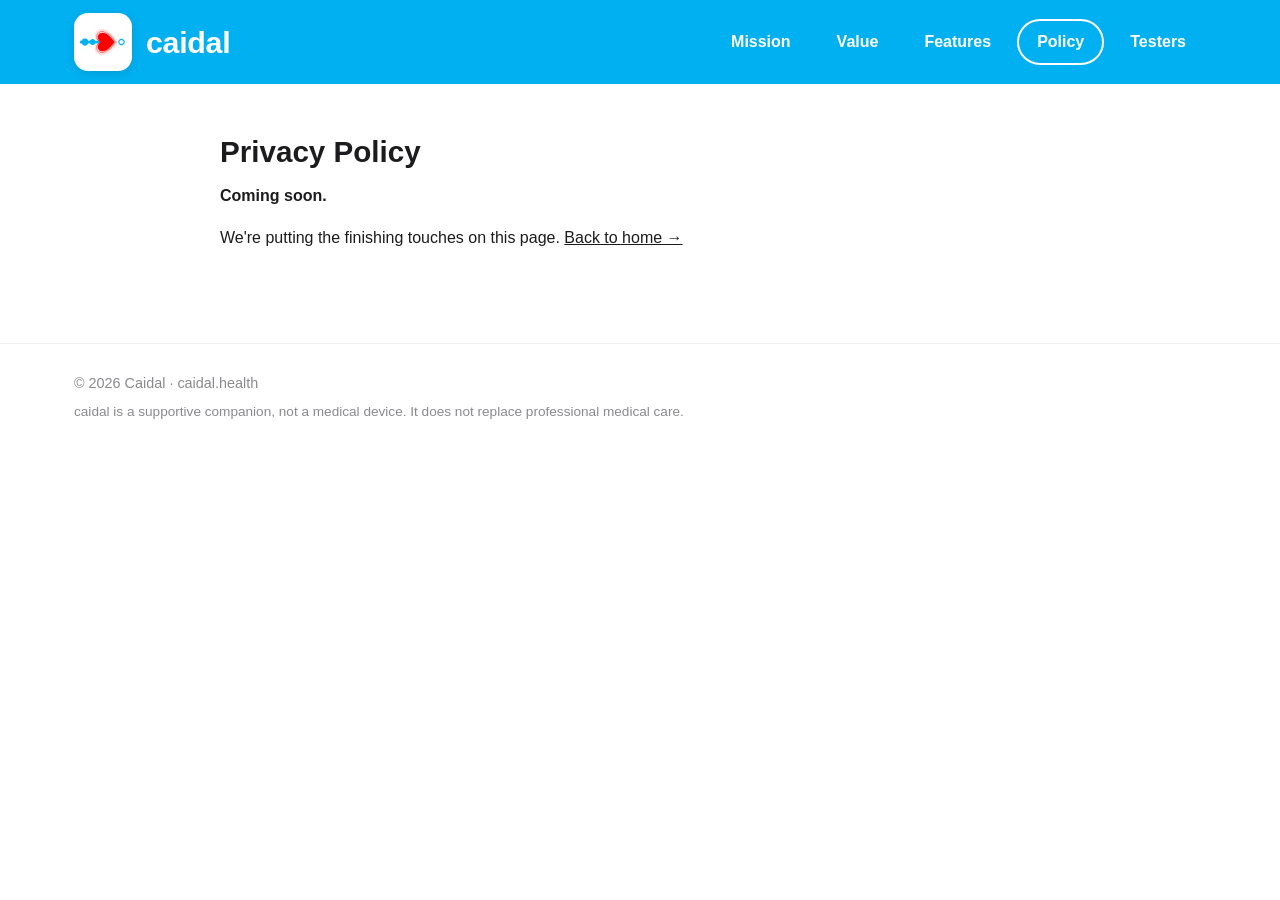
==== privacy.html @ e09fd80b "Scaffold the caidal marketing site (single page) Single scrollable landing page — Mission, Value, an" ====
<!DOCTYPE html>
<html lang="en">
<head>
  <meta charset="UTF-8">
  <meta name="viewport" content="width=device-width, initial-scale=1">
  <title>Privacy Policy — caidal</title>
  <link rel="icon" href="assets/favicon.png">
  <link rel="stylesheet" href="styles.css">
</head>
<body>
  <header class="site-header">
    <div class="header-inner">
      <a class="brand" href="index.html" aria-label="caidal home">
        <span class="logo-tile"><img src="assets/logo.png" alt="caidal"></span>
        <span class="wordmark">caidal</span>
      </a>
      <nav>
        <ul id="primary-nav">
          <li><a href="index.html#mission">Mission</a></li>
          <li><a href="index.html#value">Value</a></li>
          <li><a href="index.html#features">Features</a></li>
          <li><a href="privacy.html" class="active">Policy</a></li>
          <li><a href="testers.html">Testers</a></li>
        </ul>
      </nav>
    </div>
  </header>

  <main>
    <section class="section prose">
      <h2>Privacy Policy</h2>
      <p class="lead">Coming soon.</p>
      <p>We're putting the finishing touches on this page. <a href="index.html">Back to home →</a></p>
    </section>
  </main>

  <footer class="site-footer">
    <div class="footer-inner">
      <p>© 2026 Caidal · caidal.health</p>
      <p class="disclaimer">caidal is a supportive companion, not a medical device. It does not replace professional medical care.</p>
    </div>
  </footer>
</body>
</html>
---- styles.css ----
/* ─────────────── Design tokens ─────────────── */
:root {
  --accent: #00B0F0;          /* caidal blue (matches the app splash) */
  --accent-hover: rgba(255, 255, 255, .16);
  --ink: #1c1c1e;             /* near-black body text */
  --muted: #8a8a8e;           /* gray subheads / captions */
  --bg: #ffffff;
  --card-radius: 16px;
  --maxw: 1180px;             /* page container */
  --prose: 840px;             /* reading column for text sections */
  --header-h: 84px;
}

/* ─────────────── Base ─────────────── */
* { box-sizing: border-box; }

html { scroll-behavior: smooth; }

body {
  margin: 0;
  font-family: -apple-system, BlinkMacSystemFont, "Segoe UI", Roboto, Helvetica, Arial, sans-serif;
  color: var(--ink);
  background: var(--bg);
  line-height: 1.6;
  -webkit-font-smoothing: antialiased;
}

a { color: inherit; }
img { max-width: 100%; display: block; }

/* ─────────────── Header ─────────────── */
.site-header {
  position: sticky;
  top: 0;
  z-index: 100;
  background: var(--accent);
  color: #fff;
}

.header-inner {
  max-width: var(--maxw);
  margin: 0 auto;
  min-height: var(--header-h);
  display: flex;
  align-items: center;
  justify-content: space-between;
  gap: 16px;
  padding: 12px 24px;
}

.brand {
  display: flex;
  align-items: center;
  gap: 14px;
  text-decoration: none;
}

.logo-tile {
  width: 58px;
  height: 58px;
  flex: 0 0 auto;
  background: #fff;
  border-radius: 14px;
  display: flex;
  align-items: center;
  justify-content: center;
  overflow: hidden;
  box-shadow: 0 2px 8px rgba(0, 0, 0, .12);
}
.logo-tile img { width: 80%; height: 80%; object-fit: contain; }

.wordmark {
  font-size: 1.9rem;
  font-weight: 800;
  letter-spacing: -0.01em;
  color: #fff;
}

/* Nav */
nav ul {
  display: flex;
  align-items: center;
  gap: 6px;
  list-style: none;
  margin: 0;
  padding: 0;
}
nav a {
  display: inline-block;
  color: #fff;
  font-weight: 700;
  text-decoration: none;
  padding: 8px 18px;
  border-radius: 999px;
  border: 2px solid transparent;
  transition: background .15s ease, border-color .15s ease;
}
nav a:hover { background: var(--accent-hover); }
nav a.active { border-color: #fff; }

/* Hamburger (mobile only) */
.nav-toggle {
  display: none;
  flex-direction: column;
  gap: 5px;
  background: none;
  border: 0;
  cursor: pointer;
  padding: 8px;
}
.nav-toggle span {
  width: 26px;
  height: 3px;
  background: #fff;
  border-radius: 2px;
}

/* ─────────────── Layout helpers ─────────────── */
.prose {
  max-width: var(--prose);
  margin: 0 auto;
  padding-left: 24px;
  padding-right: 24px;
}

.section {
  padding: 44px 0;
  scroll-margin-top: calc(var(--header-h) + 8px);
}

h2 {
  font-size: 1.85rem;
  font-weight: 800;
  margin: 0 0 .5rem;
}
.lead {
  font-weight: 700;
  margin: 0 0 1rem;
}
p { margin: 0 0 1rem; }

/* ─────────────── Hero ─────────────── */
.hero {
  padding-top: 64px;
  padding-bottom: 16px;
  scroll-margin-top: var(--header-h);
}
.hero-title {
  font-size: 2rem;
  font-weight: 400;
  line-height: 1.25;
  margin: 0;
}
.hero-sub {
  font-size: 1.4rem;
  line-height: 1.3;
  margin: .5rem 0 0;
}
.hero-badge {
  color: var(--muted);
  font-size: 1.05rem;
  margin-top: 1.25rem;
}

/* ─────────────── Value ─────────────── */
.value-item { margin-bottom: 1.6rem; }
.value-item h3 {
  color: var(--muted);
  font-size: 1.02rem;
  font-weight: 700;
  margin: 0 0 .3rem;
}
.value-item p { margin: 0; }

/* ─────────────── Features ─────────────── */
.features {
  max-width: var(--maxw);
  margin: 0 auto;
  padding: 44px 24px;
  scroll-margin-top: calc(var(--header-h) + 8px);
}
.features-title {
  text-align: center;
  font-size: 2.2rem;
  font-weight: 800;
  margin: 0 0 2rem;
}
.feature-grid {
  display: grid;
  grid-template-columns: repeat(4, 1fr);
  gap: 22px;
}
.feature-card {
  display: flex;
  flex-direction: column;
  border: 2px solid var(--accent);
  border-radius: var(--card-radius);
  overflow: hidden;
  background: #fff;
}
.feature-card-head {
  background: var(--accent);
  color: #fff;
  text-align: center;
  padding: 16px 14px;
}
.feature-icon {
  display: flex;
  align-items: center;
  justify-content: center;
  height: 36px;
  margin-bottom: 8px;
}
.feature-icon svg { width: 30px; height: 30px; }
.feature-card-head h3 {
  margin: 0;
  font-size: 1.15rem;
  font-weight: 800;
}
.feature-card-body {
  flex: 1;
  padding: 16px 18px;
}
.feature-card-body p {
  margin: 0;
  font-size: .98rem;
  line-height: 1.5;
}

/* ─────────────── Footer ─────────────── */
.site-footer {
  border-top: 1px solid #eee;
  margin-top: 32px;
}
.footer-inner {
  max-width: var(--maxw);
  margin: 0 auto;
  padding: 28px 24px;
  color: var(--muted);
  font-size: .9rem;
}
.footer-inner p { margin: 0 0 .4rem; }
.footer-inner .disclaimer { font-size: .85rem; }

/* ─────────────── Responsive ─────────────── */
@media (max-width: 960px) {
  .feature-grid { grid-template-columns: repeat(2, 1fr); }
}

@media (max-width: 820px) {
  .nav-toggle { display: flex; }
  nav ul {
    position: absolute;
    top: var(--header-h);
    left: 0;
    right: 0;
    flex-direction: column;
    align-items: stretch;
    gap: 2px;
    background: var(--accent);
    padding: 10px 24px 18px;
    display: none;
    box-shadow: 0 8px 16px rgba(0, 0, 0, .12);
  }
  nav ul.open { display: flex; }
  nav a { padding: 12px 14px; }
  .wordmark { font-size: 1.6rem; }
}

@media (max-width: 560px) {
  .feature-grid { grid-template-columns: 1fr; }
  .hero-title { font-size: 1.7rem; }
  .hero-sub { font-size: 1.2rem; }
}
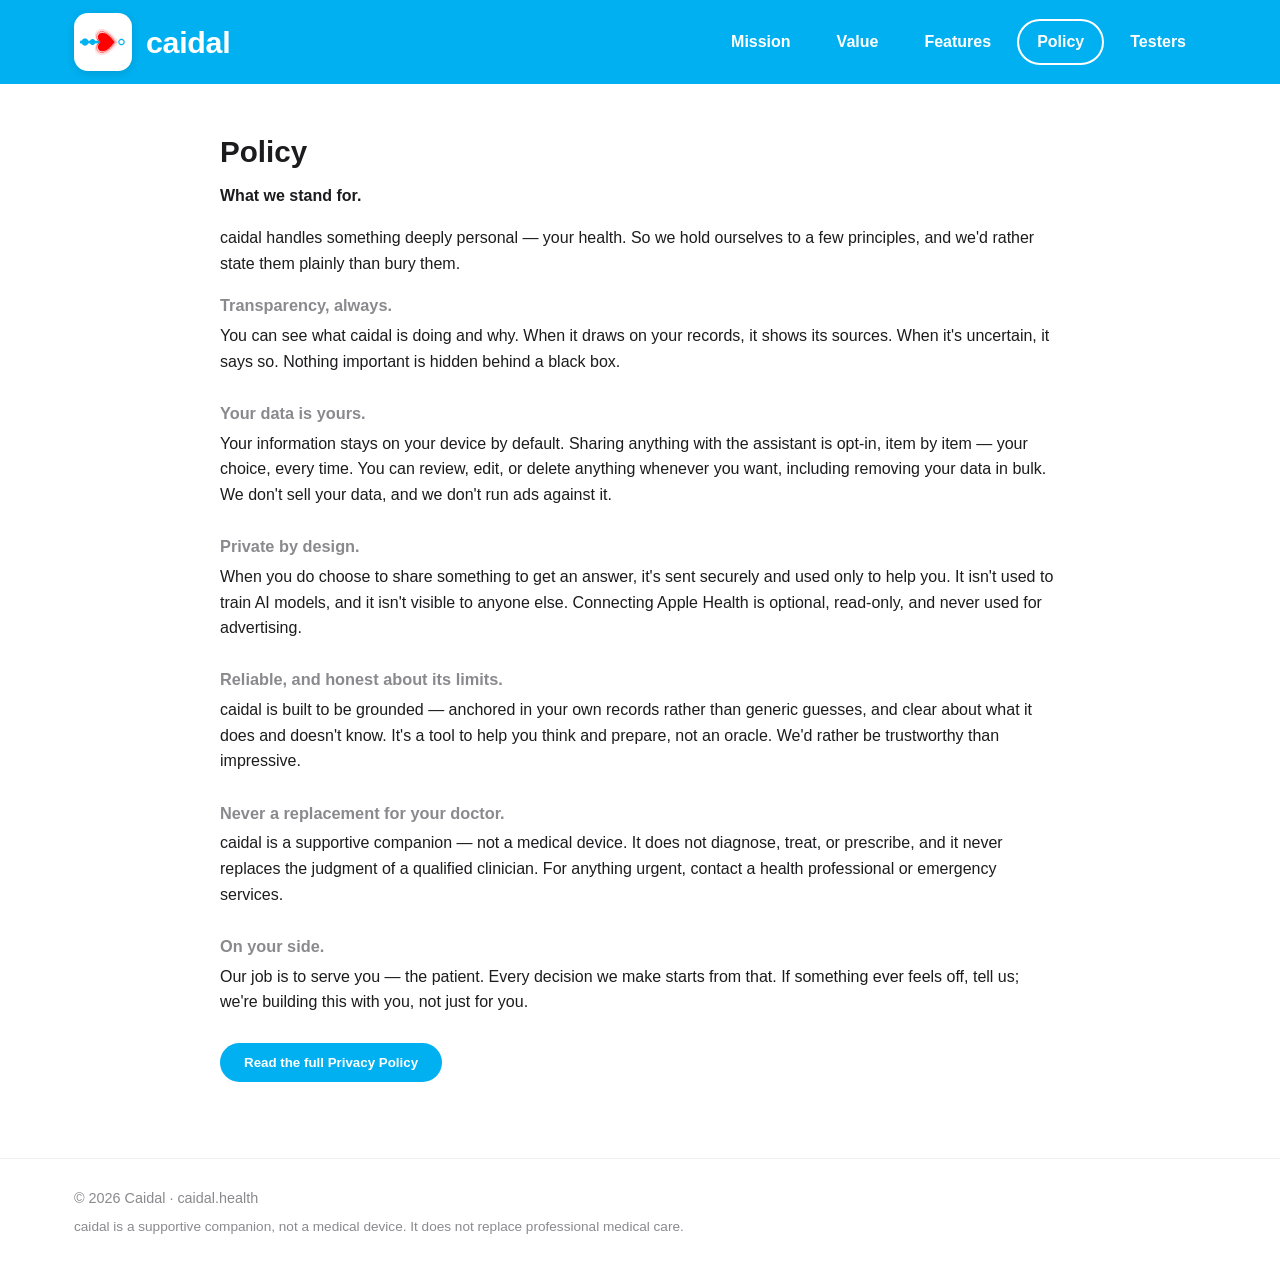
==== commit ad83a96e: "Build out Policy and Testers pages with detail modals - Policy page: the six principles in the Value" ====
--- a/privacy.html
+++ b/privacy.html
@@ -3,17 +3,22 @@
 <head>
   <meta charset="UTF-8">
   <meta name="viewport" content="width=device-width, initial-scale=1">
-  <title>Privacy Policy — caidal</title>
+  <title>Policy — caidal</title>
+  <meta name="description" content="What caidal stands for — transparency, your data in your control, and never a replacement for clinical care.">
   <link rel="icon" href="assets/favicon.png">
   <link rel="stylesheet" href="styles.css">
 </head>
 <body>
+
   <header class="site-header">
     <div class="header-inner">
       <a class="brand" href="index.html" aria-label="caidal home">
         <span class="logo-tile"><img src="assets/logo.png" alt="caidal"></span>
         <span class="wordmark">caidal</span>
       </a>
+      <button class="nav-toggle" aria-label="Menu" aria-expanded="false" aria-controls="primary-nav">
+        <span></span><span></span><span></span>
+      </button>
       <nav>
         <ul id="primary-nav">
           <li><a href="index.html#mission">Mission</a></li>
@@ -28,9 +33,43 @@
 
   <main>
     <section class="section prose">
-      <h2>Privacy Policy</h2>
-      <p class="lead">Coming soon.</p>
-      <p>We're putting the finishing touches on this page. <a href="index.html">Back to home →</a></p>
+      <h2>Policy</h2>
+      <p class="lead">What we stand for.</p>
+      <p>caidal handles something deeply personal — your health. So we hold ourselves to a few principles, and we'd rather state them plainly than bury them.</p>
+
+      <div class="value-item">
+        <h3>Transparency, always.</h3>
+        <p>You can see what caidal is doing and why. When it draws on your records, it shows its sources. When it's uncertain, it says so. Nothing important is hidden behind a black box.</p>
+      </div>
+
+      <div class="value-item">
+        <h3>Your data is yours.</h3>
+        <p>Your information stays on your device by default. Sharing anything with the assistant is opt-in, item by item — your choice, every time. You can review, edit, or delete anything whenever you want, including removing your data in bulk. We don't sell your data, and we don't run ads against it.</p>
+      </div>
+
+      <div class="value-item">
+        <h3>Private by design.</h3>
+        <p>When you do choose to share something to get an answer, it's sent securely and used only to help you. It isn't used to train AI models, and it isn't visible to anyone else. Connecting Apple Health is optional, read-only, and never used for advertising.</p>
+      </div>
+
+      <div class="value-item">
+        <h3>Reliable, and honest about its limits.</h3>
+        <p>caidal is built to be grounded — anchored in your own records rather than generic guesses, and clear about what it does and doesn't know. It's a tool to help you think and prepare, not an oracle. We'd rather be trustworthy than impressive.</p>
+      </div>
+
+      <div class="value-item">
+        <h3>Never a replacement for your doctor.</h3>
+        <p>caidal is a supportive companion — not a medical device. It does not diagnose, treat, or prescribe, and it never replaces the judgment of a qualified clinician. For anything urgent, contact a health professional or emergency services.</p>
+      </div>
+
+      <div class="value-item">
+        <h3>On your side.</h3>
+        <p>Our job is to serve you — the patient. Every decision we make starts from that. If something ever feels off, tell us; we're building this with you, not just for you.</p>
+      </div>
+
+      <div class="actions">
+        <button class="btn" data-modal="privacy-full">Read the full Privacy Policy</button>
+      </div>
     </section>
   </main>
 
@@ -40,5 +79,72 @@
       <p class="disclaimer">caidal is a supportive companion, not a medical device. It does not replace professional medical care.</p>
     </div>
   </footer>
+
+  <!-- ─────────────── Full Privacy Policy (modal) ─────────────── -->
+  <div class="modal" id="privacy-full" hidden role="dialog" aria-modal="true" aria-labelledby="privacy-full-title">
+    <div class="modal-dialog">
+      <div class="modal-head">
+        <h3 id="privacy-full-title">Privacy Policy</h3>
+        <button class="modal-close" data-close aria-label="Close">&times;</button>
+      </div>
+      <div class="modal-body">
+        <p class="muted">Last updated: July 16, 2026</p>
+        <p>caidal (“caidal,” “we,” “us”) is a companion app that helps you prepare for, understand, and follow through on your medical visits. This Privacy Policy explains what information the app handles, how it's used, and the choices and controls you have.</p>
+
+        <h4>Who we are</h4>
+        <p>caidal is developed by Drashko Nakikj, based in New York, USA. You can reach us anytime at <strong>drashko.nakikj@gmail.com</strong>.</p>
+
+        <h4>The short version</h4>
+        <ul>
+          <li>Your information stays <strong>on your device</strong> unless you choose to share it.</li>
+          <li>Sharing with the AI assistant is <strong>opt-in</strong>, and you can review or delete anything at any time.</li>
+          <li>We <strong>do not sell</strong> your data and <strong>do not use it for advertising.</strong></li>
+          <li>Connecting <strong>Apple Health</strong> is optional, read-only, and never used for ads.</li>
+          <li>caidal is <strong>not a medical device</strong> and does not replace professional care.</li>
+        </ul>
+
+        <h4>Information caidal handles</h4>
+        <p>Depending on how you use the app, caidal may handle: profile information you enter; visit information you create (details, questions, notes, tags, and audio you choose to record); health and personal data you add or import — including clinical records from Apple Health; your conversations with the assistant; and basic app activity needed to run the service.</p>
+
+        <h4>Where your information is stored</h4>
+        <p>By default, your information is stored <strong>locally on your device.</strong> caidal does not upload it to our servers or to third parties simply because you added it to the app.</p>
+
+        <h4>When information is shared — and with whom</h4>
+        <p><strong>AI assistant (OpenAI).</strong> When you choose to use the assistant, the relevant content is sent — through caidal's secure server — to OpenAI, which processes it to generate responses. This is opt-in and item-by-item. OpenAI does not use this content to train its models, and it is not visible to other users. OpenAI may retain content briefly to monitor for misuse, per its API policies. caidal uses this content only to provide the app's features — never for advertising, marketing, or data mining.</p>
+        <p><strong>Apple Health (optional).</strong> If you connect Apple Health, caidal reads only the records you approve, with your explicit permission. caidal never writes data back, never stores it in iCloud, and never uses Health data for advertising. Clinical records are sent to OpenAI only if you choose to share them with the assistant, and solely to provide the feature you requested.</p>
+        <p><strong>Apple (during testing).</strong> While caidal is distributed through TestFlight, Apple may provide us with crash logs and basic usage statistics to help us improve the app.</p>
+        <p>We do not sell your information, and we do not share it with advertisers or data brokers.</p>
+
+        <h4>Your choices and controls</h4>
+        <ul>
+          <li>Share nothing by default — your data stays on your device until you decide otherwise.</li>
+          <li>Opt in per item — you choose exactly what the assistant can use.</li>
+          <li>Review, edit, and delete anything at any time, including a built-in Data Manager for bulk deletion.</li>
+          <li>Disconnect Apple Health anytime in Settings → Privacy &amp; Security → Health.</li>
+          <li>Delete everything by removing your data in the app and/or deleting the app.</li>
+        </ul>
+
+        <h4>Data retention</h4>
+        <p>Information stays on your device until you delete it or remove the app. Content sent to OpenAI is handled per its retention policies (typically deleted within a short window). Contact us at <strong>drashko.nakikj@gmail.com</strong> with any request about your information.</p>
+
+        <h4>Security</h4>
+        <p>We take reasonable measures to protect your information, including keeping data on your device by default and transmitting it over encrypted connections (HTTPS/TLS) when it is shared. No method of storage or transmission is ever 100% secure, but we design caidal to minimize what leaves your device.</p>
+
+        <h4>Minors</h4>
+        <p>caidal is intended for adults. If you are a minor (under 18), please do not use the app. We do not knowingly collect information from anyone under 18.</p>
+
+        <h4>Not medical advice</h4>
+        <p>caidal is a supportive tool and not a medical device. It does not diagnose, treat, or prescribe, and it does not replace the judgment of a qualified healthcare professional. For anything urgent, contact a health professional or emergency services.</p>
+
+        <h4>Changes to this policy</h4>
+        <p>We may update this policy as caidal evolves. Material changes will be posted here with a new “Last updated” date.</p>
+
+        <h4>Contact</h4>
+        <p>Questions or requests about your privacy? Email us at <strong>drashko.nakikj@gmail.com</strong>.</p>
+      </div>
+    </div>
+  </div>
+
+  <script src="script.js"></script>
 </body>
 </html>
--- a/styles.css
+++ b/styles.css
@@ -272,3 +272,85 @@
   .hero-title { font-size: 1.7rem; }
   .hero-sub { font-size: 1.2rem; }
 }
+
+/* ─────────────── Buttons & links ─────────────── */
+.btn {
+  display: inline-block;
+  background: var(--accent);
+  color: #fff;
+  font-weight: 700;
+  text-decoration: none;
+  padding: 12px 24px;
+  border-radius: 999px;
+  border: 0;
+  cursor: pointer;
+  transition: filter .15s ease;
+}
+.btn:hover { filter: brightness(.95); }
+
+.link-btn {
+  display: inline-block;
+  background: none;
+  border: 0;
+  padding: 0;
+  color: var(--accent);
+  font: inherit;
+  font-weight: 700;
+  cursor: pointer;
+  text-decoration: none;
+}
+.link-btn:hover { text-decoration: underline; }
+
+.actions { margin-top: 1.75rem; display: flex; flex-wrap: wrap; gap: 14px; align-items: center; }
+
+/* ─────────────── Modal ─────────────── */
+.modal[hidden] { display: none; }
+.modal {
+  position: fixed;
+  inset: 0;
+  z-index: 200;
+  display: flex;
+  justify-content: center;
+  padding: 40px 16px;
+  background: rgba(0, 0, 0, .45);
+  overflow-y: auto;
+}
+.modal-dialog {
+  background: #fff;
+  border-radius: 16px;
+  width: 100%;
+  max-width: 720px;
+  margin: auto;
+  max-height: calc(100vh - 80px);
+  display: flex;
+  flex-direction: column;
+  overflow: hidden;
+  box-shadow: 0 20px 60px rgba(0, 0, 0, .3);
+}
+.modal-head {
+  display: flex;
+  align-items: center;
+  justify-content: space-between;
+  gap: 16px;
+  padding: 18px 24px;
+  border-bottom: 1px solid #eee;
+}
+.modal-head h3 { margin: 0; font-size: 1.2rem; font-weight: 800; }
+.modal-close {
+  background: none;
+  border: 0;
+  font-size: 1.7rem;
+  line-height: 1;
+  color: var(--muted);
+  cursor: pointer;
+  padding: 2px 10px;
+  border-radius: 8px;
+}
+.modal-close:hover { background: #f2f2f2; color: var(--ink); }
+.modal-body { padding: 22px 24px 28px; overflow-y: auto; }
+.modal-body h4 { font-size: 1.05rem; font-weight: 800; margin: 1.5em 0 .4em; }
+.modal-body h4:first-child { margin-top: 0; }
+.modal-body p { margin: 0 0 .9em; line-height: 1.6; }
+.modal-body ul { margin: 0 0 1em; padding-left: 1.25em; }
+.modal-body li { margin-bottom: .4em; line-height: 1.55; }
+.modal-body .muted { color: var(--muted); font-size: .9rem; }
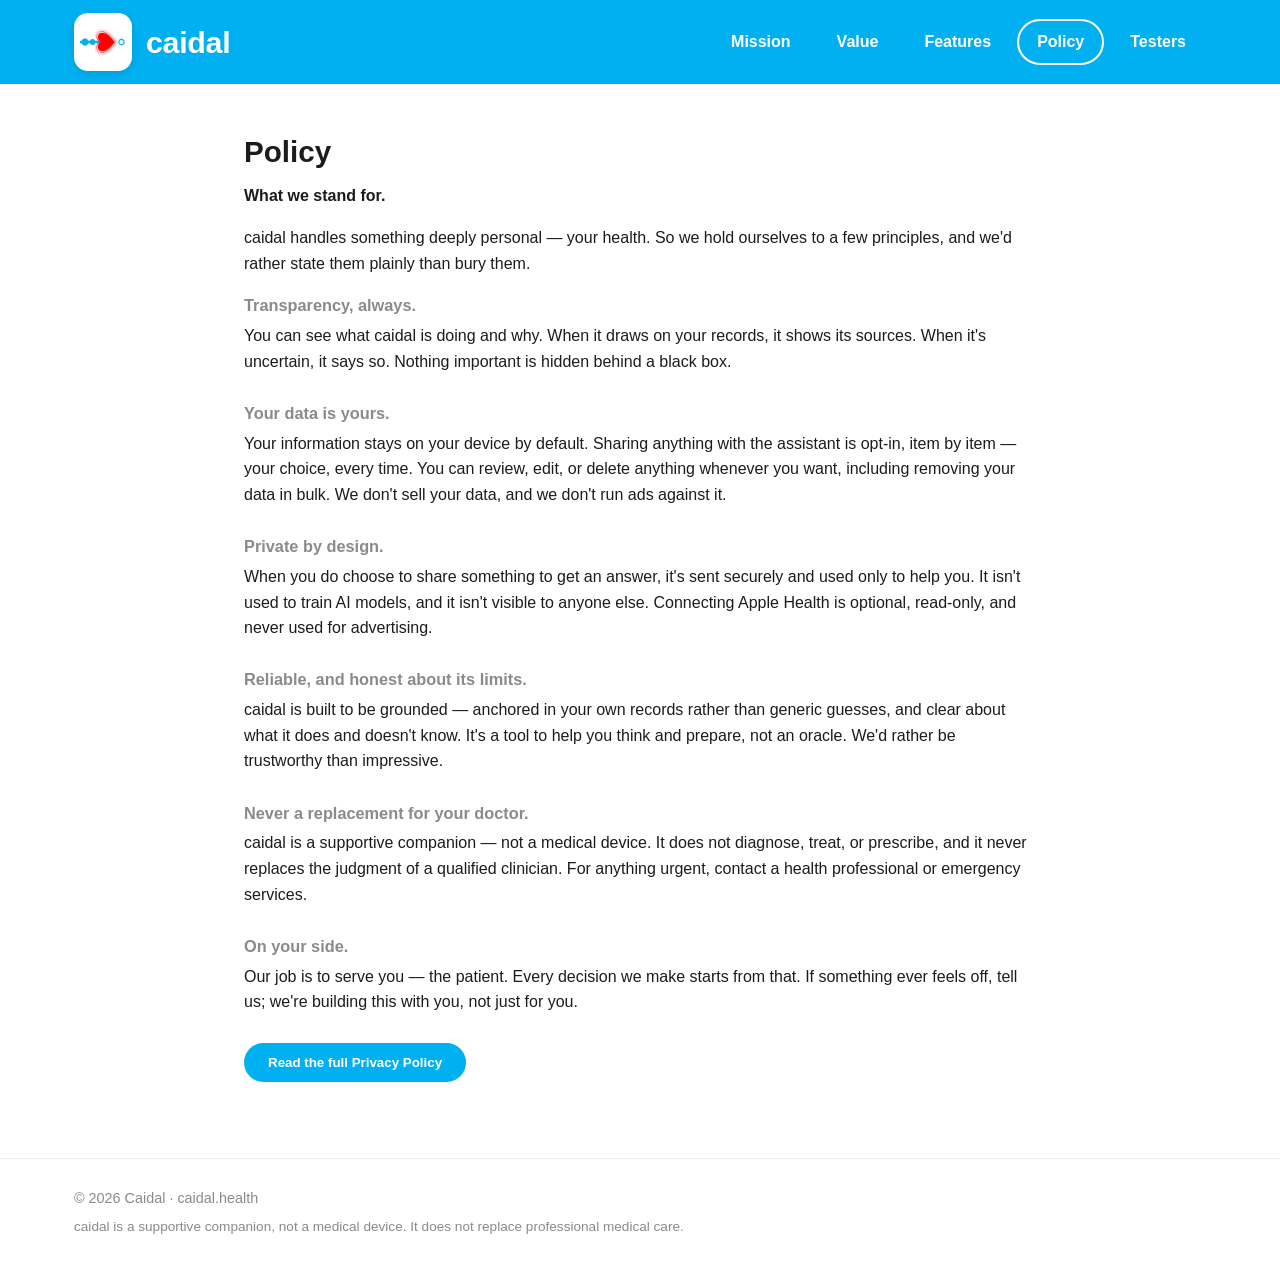
==== commit cf363d79: "Cache-bust favicon so browsers re-fetch after the 404->200 fix Browsers cached the earlier 404 for a" ====
--- a/privacy.html
+++ b/privacy.html
@@ -5,7 +5,7 @@
   <meta name="viewport" content="width=device-width, initial-scale=1">
   <title>Policy — caidal</title>
   <meta name="description" content="What caidal stands for — transparency, your data in your control, and never a replacement for clinical care.">
-  <link rel="icon" href="assets/favicon.png">
+  <link rel="icon" type="image/png" href="assets/favicon.png?v=2">
   <link rel="stylesheet" href="styles.css">
 </head>
 <body>
--- a/styles.css
+++ b/styles.css
@@ -124,7 +124,10 @@
 }
 
 .section {
-  padding: 44px 0;
+  /* Vertical only — longhand so it doesn't clobber .prose's left/right padding
+     when an element is both .section and .prose (equal specificity, later wins). */
+  padding-top: 44px;
+  padding-bottom: 44px;
   scroll-margin-top: calc(var(--header-h) + 8px);
 }
 
@@ -248,7 +251,12 @@
 }
 
 @media (max-width: 820px) {
-  .nav-toggle { display: flex; }
+  /* margin-left:auto pins the hamburger to the far right, overriding the
+     3-item space-between spread (the absolutely-positioned nav collapses to 0).
+     margin-right:-8px cancels the button's own 8px right padding so the visible
+     bars sit at the 24px gutter — symmetric with the logo on the left — while
+     keeping the full tap target. */
+  .nav-toggle { display: flex; margin-left: auto; margin-right: -8px; }
   nav ul {
     position: absolute;
     top: var(--header-h);
